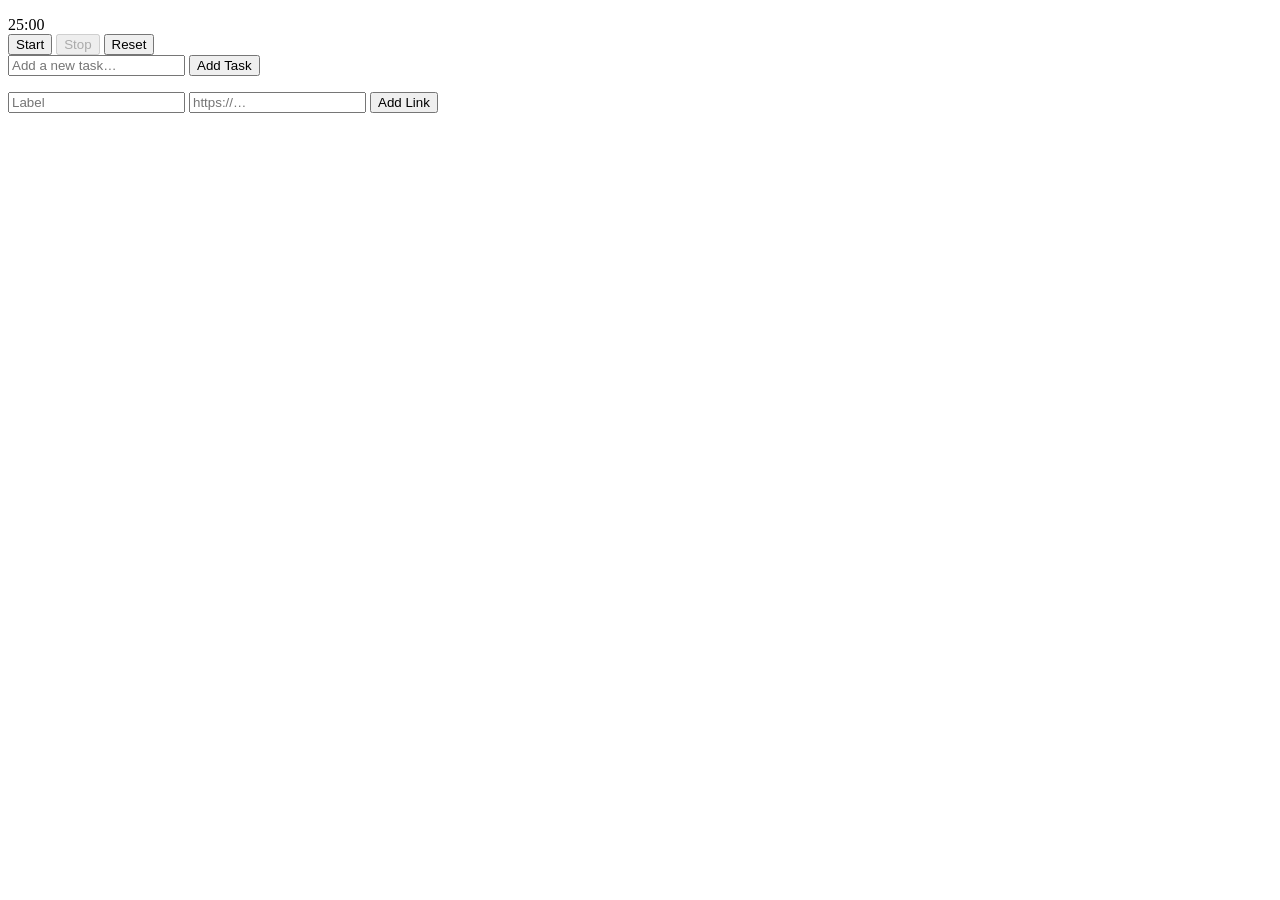
==== index.html @ 7a5556c7 "Memindahkan index.html dan aset ke root" ====
<!DOCTYPE html>
<html lang="en">
  <head>
    <meta charset="UTF-8" />
    <meta name="viewport" content="width=device-width, initial-scale=1.0" />
    <title>Life Dashboard</title>
    <link rel="stylesheet" href="css/style.css" />
  </head>
  <body>
    <main class="dashboard">

      <!-- Greeting Widget -->
      <section class="widget widget--greeting">
        <p id="greeting-text"></p>
        <time id="clock-time"></time>
        <p id="clock-date"></p>
      </section>

      <!-- Focus Timer Widget -->
      <section class="widget widget--timer">
        <div id="timer-display" role="timer" aria-live="polite" aria-atomic="true">25:00</div>
        <div class="timer-controls">
          <button id="btn-start" type="button">Start</button>
          <button id="btn-stop" type="button" disabled>Stop</button>
          <button id="btn-reset" type="button">Reset</button>
        </div>
        <div id="timer-announcement" aria-live="assertive" aria-atomic="true" class="sr-only"></div>
      </section>

      <!-- Task List Widget -->
      <section class="widget widget--tasks">
        <form id="task-form">
          <input id="task-input" type="text" maxlength="200" placeholder="Add a new task…" aria-label="New task title" />
          <button id="task-submit" type="submit">Add Task</button>
        </form>
        <p id="task-error" role="alert" aria-live="polite"></p>
        <ul id="task-list"></ul>
      </section>

      <!-- Quick Links Widget -->
      <section class="widget widget--links">
        <form id="link-form">
          <input id="link-label" type="text" maxlength="50" placeholder="Label" aria-label="Link label" />
          <input id="link-url" type="url" maxlength="2048" placeholder="https://…" aria-label="Link URL" />
          <button id="link-submit" type="submit">Add Link</button>
        </form>
        <p id="link-error" role="alert" aria-live="polite"></p>
        <div id="links-list"></div>
      </section>

    </main>
    <script defer src="js/app.js"></script>
  </body>
</html>
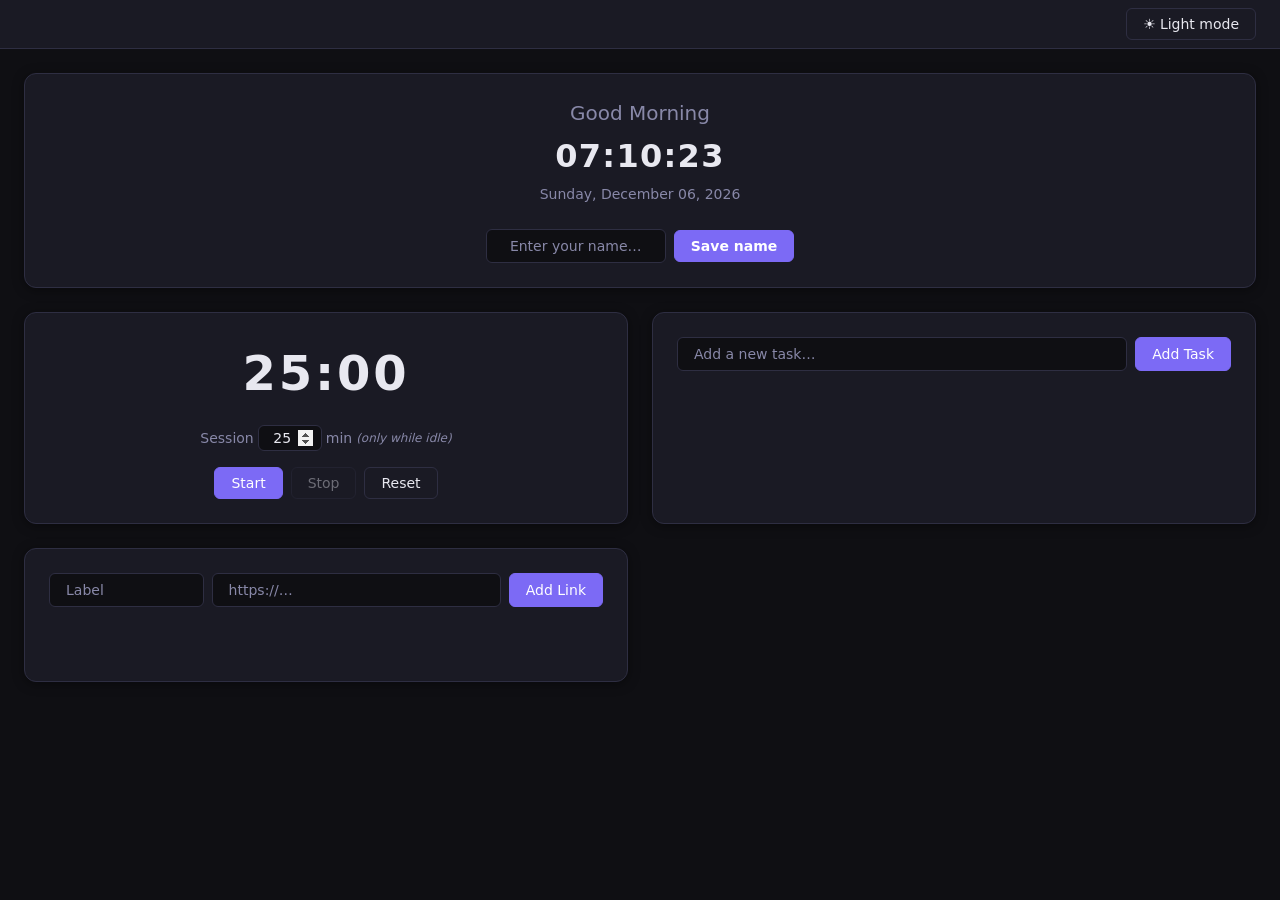
==== commit 52ca5732: "menambahkan challanges" ====
--- a/index.html
+++ b/index.html
@@ -1,5 +1,5 @@
-<!DOCTYPE html>
-<html lang="en">
+﻿<!DOCTYPE html>
+<html lang="en" data-theme="dark">
   <head>
     <meta charset="UTF-8" />
     <meta name="viewport" content="width=device-width, initial-scale=1.0" />
@@ -7,6 +7,15 @@
     <link rel="stylesheet" href="css/style.css" />
   </head>
   <body>
+
+    <!-- Top bar: theme toggle -->
+    <header class="topbar">
+      <button id="theme-toggle" class="btn btn--ghost topbar__theme-btn" aria-label="Switch to light mode">
+        <span id="theme-icon" aria-hidden="true">☀️</span>
+        <span id="theme-label">Light mode</span>
+      </button>
+    </header>
+
     <main class="dashboard">
 
       <!-- Greeting Widget -->
@@ -14,15 +23,30 @@
         <p id="greeting-text"></p>
         <time id="clock-time"></time>
         <p id="clock-date"></p>
+        <!-- Challenge: Custom name in greeting -->
+        <div class="greeting-name-row">
+          <input id="name-input" type="text" maxlength="30"
+                 placeholder="Enter your name…"
+                 aria-label="Your name" />
+          <button id="name-save" class="btn btn--ghost">Save name</button>
+        </div>
       </section>
 
       <!-- Focus Timer Widget -->
       <section class="widget widget--timer">
         <div id="timer-display" role="timer" aria-live="polite" aria-atomic="true">25:00</div>
+        <!-- Challenge: Change Pomodoro time -->
+        <div class="timer-settings">
+          <label for="timer-duration" class="timer-settings__label">Session</label>
+          <input id="timer-duration" type="number" min="1" max="60" value="25"
+                 aria-label="Session duration in minutes" />
+          <span class="timer-settings__unit">min</span>
+          <span class="timer-settings__hint">(only while idle)</span>
+        </div>
         <div class="timer-controls">
-          <button id="btn-start" type="button">Start</button>
-          <button id="btn-stop" type="button" disabled>Stop</button>
-          <button id="btn-reset" type="button">Reset</button>
+          <button id="btn-start" type="button" class="btn btn--primary">Start</button>
+          <button id="btn-stop"  type="button" class="btn btn--ghost" disabled>Stop</button>
+          <button id="btn-reset" type="button" class="btn btn--ghost">Reset</button>
         </div>
         <div id="timer-announcement" aria-live="assertive" aria-atomic="true" class="sr-only"></div>
       </section>
@@ -31,7 +55,7 @@
       <section class="widget widget--tasks">
         <form id="task-form">
           <input id="task-input" type="text" maxlength="200" placeholder="Add a new task…" aria-label="New task title" />
-          <button id="task-submit" type="submit">Add Task</button>
+          <button id="task-submit" type="submit" class="btn btn--primary">Add Task</button>
         </form>
         <p id="task-error" role="alert" aria-live="polite"></p>
         <ul id="task-list"></ul>
@@ -42,7 +66,7 @@
         <form id="link-form">
           <input id="link-label" type="text" maxlength="50" placeholder="Label" aria-label="Link label" />
           <input id="link-url" type="url" maxlength="2048" placeholder="https://…" aria-label="Link URL" />
-          <button id="link-submit" type="submit">Add Link</button>
+          <button id="link-submit" type="submit" class="btn btn--primary">Add Link</button>
         </form>
         <p id="link-error" role="alert" aria-live="polite"></p>
         <div id="links-list"></div>
--- a/css/style.css
+++ b/css/style.css
@@ -0,0 +1,508 @@
+﻿/* Life Dashboard — style.css */
+
+/* ============================================================
+   1. CUSTOM PROPERTIES — dark theme (default)
+   ============================================================ */
+:root,
+[data-theme="dark"] {
+  --color-bg:       #0f0f13;
+  --color-surface:  #1a1a24;
+  --color-border:   #2e2e42;
+  --color-accent:   #7c6af5;
+  --color-text:     #e8e8f0;
+  --color-muted:    #8888a8;
+  --color-success:  #4caf82;
+  --color-danger:   #e05a5a;
+  --color-warning:  #f0a040;
+
+  --font-family:    system-ui, -apple-system, sans-serif;
+  --font-size-base: 16px;
+  --font-size-sm:   14px;
+  --font-size-lg:   20px;
+  --font-size-xl:   32px;
+
+  --space-xs:  4px;
+  --space-sm:  8px;
+  --space-md:  16px;
+  --space-lg:  24px;
+  --space-xl:  40px;
+
+  --radius-sm:   6px;
+  --radius-md:   12px;
+  --shadow-card: 0 2px 12px rgba(0, 0, 0, 0.4);
+}
+
+/* ============================================================
+   1b. CUSTOM PROPERTIES — light theme
+   ============================================================ */
+[data-theme="light"] {
+  --color-bg:       #f4f4f8;
+  --color-surface:  #ffffff;
+  --color-border:   #d0d0e0;
+  --color-accent:   #5b4de0;
+  --color-text:     #1a1a2e;
+  --color-muted:    #6b6b8a;
+  --color-success:  #2e7d55;
+  --color-danger:   #c0392b;
+  --color-warning:  #b07000;
+  --shadow-card:    0 2px 12px rgba(0, 0, 0, 0.1);
+}
+
+/* ============================================================
+   2. RESET AND BASE
+   ============================================================ */
+*,
+*::before,
+*::after {
+  box-sizing: border-box;
+  margin: 0;
+  padding: 0;
+}
+
+body {
+  background-color: var(--color-bg);
+  color: var(--color-text);
+  font-family: var(--font-family);
+  font-size: var(--font-size-base);
+  line-height: 1.5;
+  min-height: 100vh;
+  transition: background-color 0.3s ease, color 0.3s ease;
+}
+
+.sr-only {
+  position: absolute;
+  width: 1px;
+  height: 1px;
+  padding: 0;
+  margin: -1px;
+  overflow: hidden;
+  clip: rect(0, 0, 0, 0);
+  white-space: nowrap;
+  border: 0;
+}
+
+/* ============================================================
+   3. TOP BAR
+   ============================================================ */
+.topbar {
+  display: flex;
+  justify-content: flex-end;
+  align-items: center;
+  padding: var(--space-sm) var(--space-lg);
+  background-color: var(--color-surface);
+  border-bottom: 1px solid var(--color-border);
+  transition: background-color 0.3s ease, border-color 0.3s ease;
+}
+
+/* Theme toggle — clearly clickable, accent border */
+.topbar__theme-btn {
+  display: inline-flex;
+  align-items: center;
+  gap: var(--space-xs);
+  font-size: var(--font-size-sm);
+  font-weight: 600;
+  padding: var(--space-xs) var(--space-md);
+  background-color: var(--color-accent);
+  border: 2px solid var(--color-accent);
+  border-radius: var(--radius-sm);
+  color: #ffffff;
+  cursor: pointer;
+  transition: opacity 0.15s ease, background-color 0.15s ease;
+}
+
+.topbar__theme-btn:hover {
+  opacity: 0.85;
+}
+
+.topbar__theme-btn:focus-visible {
+  outline: 2px solid var(--color-text);
+  outline-offset: 3px;
+}
+
+/* ============================================================
+   4. LAYOUT
+   ============================================================ */
+.dashboard {
+  display: grid;
+  gap: var(--space-lg);
+  padding: var(--space-lg);
+}
+
+@media (min-width: 640px) {
+  .dashboard {
+    grid-template-columns: 1fr 1fr;
+  }
+}
+
+.widget--greeting {
+  grid-column: 1 / -1;
+}
+
+/* ============================================================
+   5. WIDGET BASE
+   ============================================================ */
+.widget {
+  background-color: var(--color-surface);
+  border: 1px solid var(--color-border);
+  border-radius: var(--radius-md);
+  box-shadow: var(--shadow-card);
+  padding: var(--space-lg);
+  transition: background-color 0.3s ease, border-color 0.3s ease;
+}
+
+/* Widget headings (auto-generated by browser section heading) */
+.widget h2 {
+  font-size: var(--font-size-lg);
+  font-weight: 700;
+  margin-bottom: var(--space-md);
+  color: var(--color-text);
+}
+
+/* ---- Greeting widget ---- */
+.widget--greeting {
+  text-align: center;
+}
+
+#greeting-text {
+  font-size: var(--font-size-lg);
+  color: var(--color-muted);
+  margin-bottom: var(--space-xs);
+  min-height: 1.5em;
+}
+
+#clock-time {
+  display: block;
+  font-size: var(--font-size-xl);
+  font-weight: 700;
+  letter-spacing: 0.04em;
+  color: var(--color-text);
+  margin-bottom: var(--space-xs);
+}
+
+#clock-date {
+  font-size: var(--font-size-sm);
+  color: var(--color-muted);
+  margin-bottom: var(--space-md);
+}
+
+.greeting-name-row {
+  display: inline-flex;
+  align-items: center;
+  gap: var(--space-sm);
+  margin-top: var(--space-sm);
+  flex-wrap: wrap;
+  justify-content: center;
+}
+
+.greeting-name-row #name-input {
+  width: 180px;
+  flex: 0 1 180px;
+  text-align: center;
+}
+
+/* Save-name button — accent style so it looks actionable */
+#name-save {
+  background-color: var(--color-accent);
+  border-color: var(--color-accent);
+  color: #ffffff;
+  font-weight: 600;
+  min-width: 90px;
+  transition: background-color 0.2s ease, opacity 0.2s ease;
+}
+
+#name-save:hover:not(:disabled) {
+  opacity: 0.85;
+}
+
+#name-save:disabled {
+  opacity: 0.6;
+  cursor: default;
+}
+
+/* ---- Focus Timer widget ---- */
+.widget--timer {
+  display: flex;
+  flex-direction: column;
+  align-items: center;
+  gap: var(--space-md);
+}
+
+#timer-display {
+  font-size: 48px;
+  font-weight: 700;
+  letter-spacing: 0.06em;
+  color: var(--color-text);
+  font-variant-numeric: tabular-nums;
+}
+
+.timer-settings {
+  display: flex;
+  align-items: center;
+  gap: var(--space-xs);
+  flex-wrap: wrap;
+  justify-content: center;
+}
+
+.timer-settings__label {
+  font-size: var(--font-size-sm);
+  color: var(--color-muted);
+}
+
+#timer-duration {
+  width: 64px;
+  padding: var(--space-xs) var(--space-sm);
+  background-color: var(--color-bg);
+  border: 1px solid var(--color-border);
+  border-radius: var(--radius-sm);
+  color: var(--color-text);
+  font-family: var(--font-family);
+  font-size: var(--font-size-sm);
+  text-align: center;
+  -moz-appearance: textfield;
+  transition: background-color 0.3s ease, border-color 0.3s ease, color 0.3s ease;
+}
+
+#timer-duration::-webkit-inner-spin-button,
+#timer-duration::-webkit-outer-spin-button {
+  opacity: 1;
+}
+
+#timer-duration:focus-visible {
+  outline: 2px solid var(--color-accent);
+  outline-offset: 2px;
+  border-color: var(--color-accent);
+}
+
+#timer-duration:disabled {
+  opacity: 0.4;
+  cursor: not-allowed;
+}
+
+.timer-settings__unit,
+.timer-settings__hint {
+  font-size: var(--font-size-sm);
+  color: var(--color-muted);
+}
+
+.timer-settings__hint {
+  font-size: 12px;
+  font-style: italic;
+}
+
+.timer-controls {
+  display: flex;
+  gap: var(--space-sm);
+  flex-wrap: wrap;
+  justify-content: center;
+}
+
+/* ---- Task List widget ---- */
+.widget--tasks {
+  display: flex;
+  flex-direction: column;
+  gap: var(--space-md);
+}
+
+#task-form {
+  display: flex;
+  gap: var(--space-sm);
+  flex-wrap: wrap;
+}
+
+#task-input {
+  flex: 1 1 160px;
+}
+
+#task-list {
+  list-style: none;
+  display: flex;
+  flex-direction: column;
+  gap: var(--space-sm);
+}
+
+li[data-id] {
+  display: flex;
+  align-items: center;
+  gap: var(--space-sm);
+  padding: var(--space-sm) var(--space-md);
+  border: 1px solid var(--color-border);
+  border-radius: var(--radius-sm);
+  background-color: var(--color-bg);
+  transition: background-color 0.3s ease, border-color 0.3s ease;
+}
+
+.task__title {
+  flex: 1;
+  font-size: var(--font-size-sm);
+  color: var(--color-text);
+  word-break: break-word;
+}
+
+.task--complete .task__title {
+  text-decoration: line-through;
+  color: var(--color-muted);
+}
+
+.task__edit-input {
+  flex: 1;
+  font-size: var(--font-size-sm);
+}
+
+/* ---- Quick Links widget ---- */
+.widget--links {
+  display: flex;
+  flex-direction: column;
+  gap: var(--space-md);
+}
+
+#link-form {
+  display: flex;
+  flex-wrap: wrap;
+  gap: var(--space-sm);
+}
+
+#link-label {
+  flex: 1 1 100px;
+}
+
+#link-url {
+  flex: 2 1 180px;
+}
+
+#links-list {
+  display: flex;
+  flex-wrap: wrap;
+  gap: var(--space-sm);
+}
+
+.link-card {
+  display: inline-flex;
+  align-items: center;
+  gap: var(--space-xs);
+}
+
+/* ============================================================
+   6. FORM INPUTS
+   ============================================================ */
+input[type="text"],
+input[type="url"],
+input[type="number"] {
+  background-color: var(--color-bg);
+  border: 1px solid var(--color-border);
+  border-radius: var(--radius-sm);
+  color: var(--color-text);
+  font-family: var(--font-family);
+  font-size: var(--font-size-sm);
+  padding: var(--space-sm) var(--space-md);
+  min-width: 0;
+  width: 100%;
+  transition: background-color 0.3s ease, border-color 0.3s ease, color 0.3s ease;
+}
+
+input[type="text"]::placeholder,
+input[type="url"]::placeholder {
+  color: var(--color-muted);
+}
+
+input[type="text"]:focus-visible,
+input[type="url"]:focus-visible,
+input[type="number"]:focus-visible {
+  outline: 2px solid var(--color-accent);
+  outline-offset: 2px;
+  border-color: var(--color-accent);
+}
+
+/* ============================================================
+   7. BUTTONS
+   ============================================================ */
+.btn {
+  display: inline-flex;
+  align-items: center;
+  justify-content: center;
+  gap: var(--space-xs);
+  border: 1px solid transparent;
+  border-radius: var(--radius-sm);
+  cursor: pointer;
+  font-family: var(--font-family);
+  font-size: var(--font-size-sm);
+  font-weight: 500;
+  line-height: 1;
+  padding: var(--space-sm) var(--space-md);
+  transition: opacity 0.15s ease, background-color 0.15s ease;
+  white-space: nowrap;
+}
+
+.btn--primary {
+  background-color: var(--color-accent);
+  border-color: var(--color-accent);
+  color: #ffffff;
+}
+
+.btn--primary:hover:not(:disabled) {
+  opacity: 0.88;
+}
+
+.btn--ghost {
+  background-color: transparent;
+  border-color: var(--color-border);
+  color: var(--color-text);
+}
+
+.btn--ghost:hover:not(:disabled) {
+  background-color: var(--color-border);
+}
+
+.btn--danger {
+  background-color: var(--color-danger);
+  border-color: var(--color-danger);
+  color: #ffffff;
+}
+
+.btn--danger:hover:not(:disabled) {
+  opacity: 0.88;
+}
+
+.btn--link-open {
+  background-color: transparent;
+  border-color: var(--color-accent);
+  color: var(--color-accent);
+}
+
+.btn--link-open:hover:not(:disabled) {
+  background-color: var(--color-accent);
+  color: #ffffff;
+}
+
+button:disabled,
+button[aria-disabled="true"] {
+  opacity: 0.4;
+  cursor: not-allowed;
+}
+
+button:focus-visible,
+a:focus-visible {
+  outline: 2px solid var(--color-accent);
+  outline-offset: 2px;
+}
+
+/* ============================================================
+   8. INLINE VALIDATION MESSAGES
+   ============================================================ */
+#task-error,
+#link-error {
+  font-size: var(--font-size-sm);
+  color: var(--color-danger);
+  min-height: 1.25em;
+}
+
+/* ============================================================
+   9. STORAGE ERROR BANNER
+   ============================================================ */
+.storage-error {
+  background-color: rgba(224, 90, 90, 0.15);
+  border: 1px solid var(--color-danger);
+  border-radius: var(--radius-sm);
+  color: var(--color-danger);
+  font-size: var(--font-size-sm);
+  padding: var(--space-sm) var(--space-md);
+}
